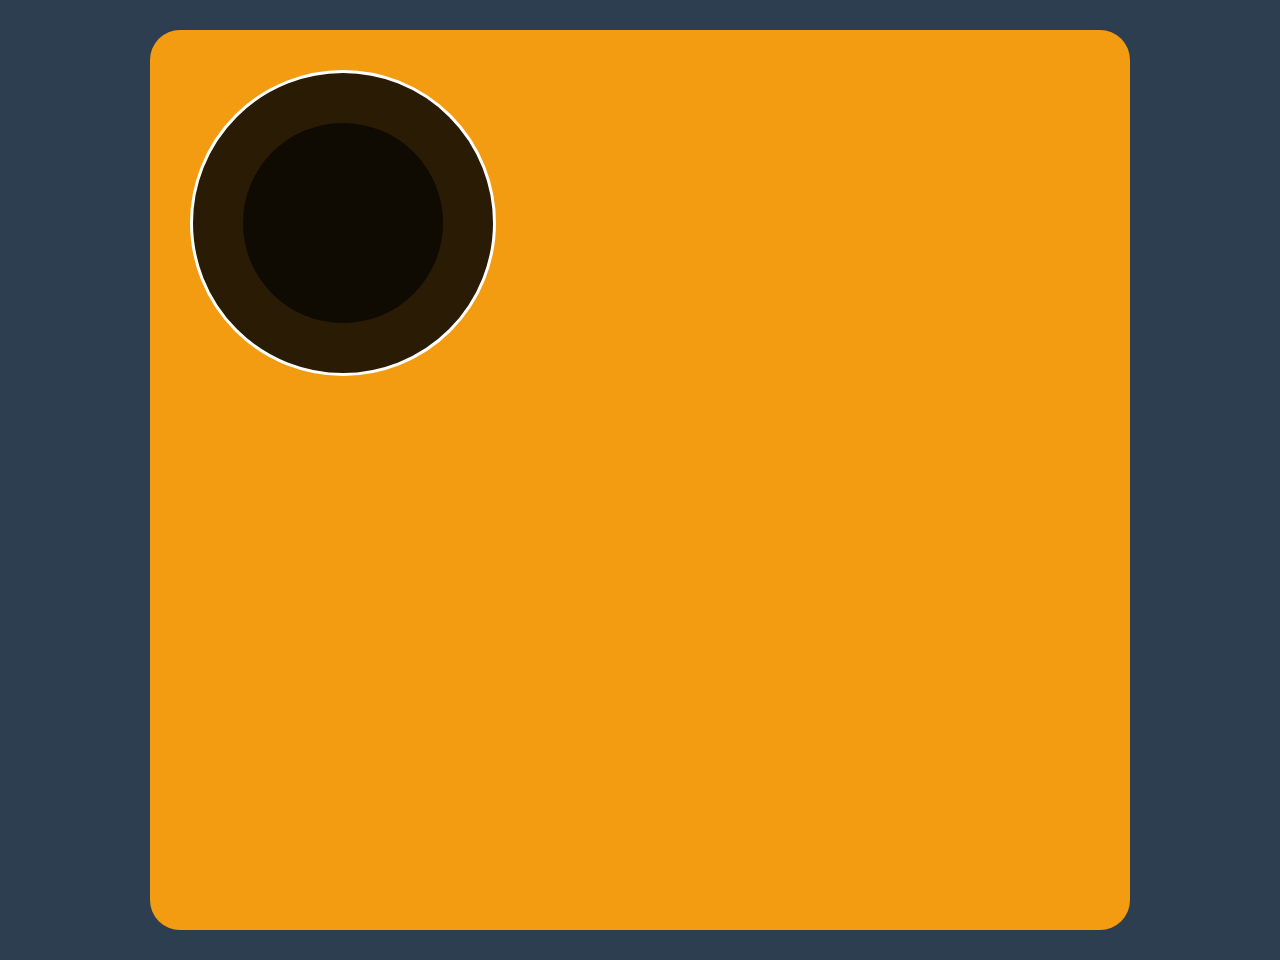
==== HTML.html @ f336c105 ":white_check_mark: fear: Agregar el primer elemento del sushi" ====
<!DOCTYPE html>
<html lang="en">
<head>
    <meta charset="UTF-8">
    <meta http-equiv="X-UA-Compatible" content="IE=edge">
    <meta name="viewport" content="width=device-width, initial-scale=1.0">
    <link rel="stylesheet" href="./style.css">
    <title>Sushi</title>
</head>
<body>
    <div class="container">
        <div class="table-container">
            <div class="element1-container">
                <div class="Plate">
                    <div class="bottom-plate"></div>
                </div>
            </div>
            <div class="element2-container"></div>
            <div class="element3-container"></div>
            <div class="element4-container"></div>
            <div class="element5-container"></div>
            <div class="element6-container"></div>
            <div class="element7-container"></div>
            <div class="element8-container"></div>
            <div class="element9-container"></div>
            <div class="element10-container"></div>
            <div class="element11-container"></div>
            <div class="element12-container"></div>
            <div class="element13-container"></div>
            <div class="element14-container"></div>
        </div>
    </div>
    
</body>
</html>
---- style.css ----
body{
    background: #2C3E50;
}

*{
    margin: 0px;
    padding: 0px;
}

.container{
    display: flex;
    justify-content: center;
    align-items: center;
    margin: 30px auto;
    
}
.table-container{
    background:#F39C12;
    width: 980px;
    height: 900px;
    display: grid;
    border-radius: 30px;
    grid-template: repeat(5, auto) / repeat(4, auto);
}

.element1-container{
    grid-column: 1 / 3;
    grid-row: 1 / 3;
    margin-left: 40px;
    margin-top: 40px;
}

.element1-container .Plate{  
    background: #291B04; 
    width: 300px;
    height: 300px;
    border-radius: 300px;
    display: flex;
    align-items: center;
    justify-content: center;
    border-style: solid;
    border-color: white;
}

.element1-container > .Plate > .bottom-plate {
    background:#0F0A02 ;
    width: 200px;
    height: 200px;
    border-radius: 200px;
}
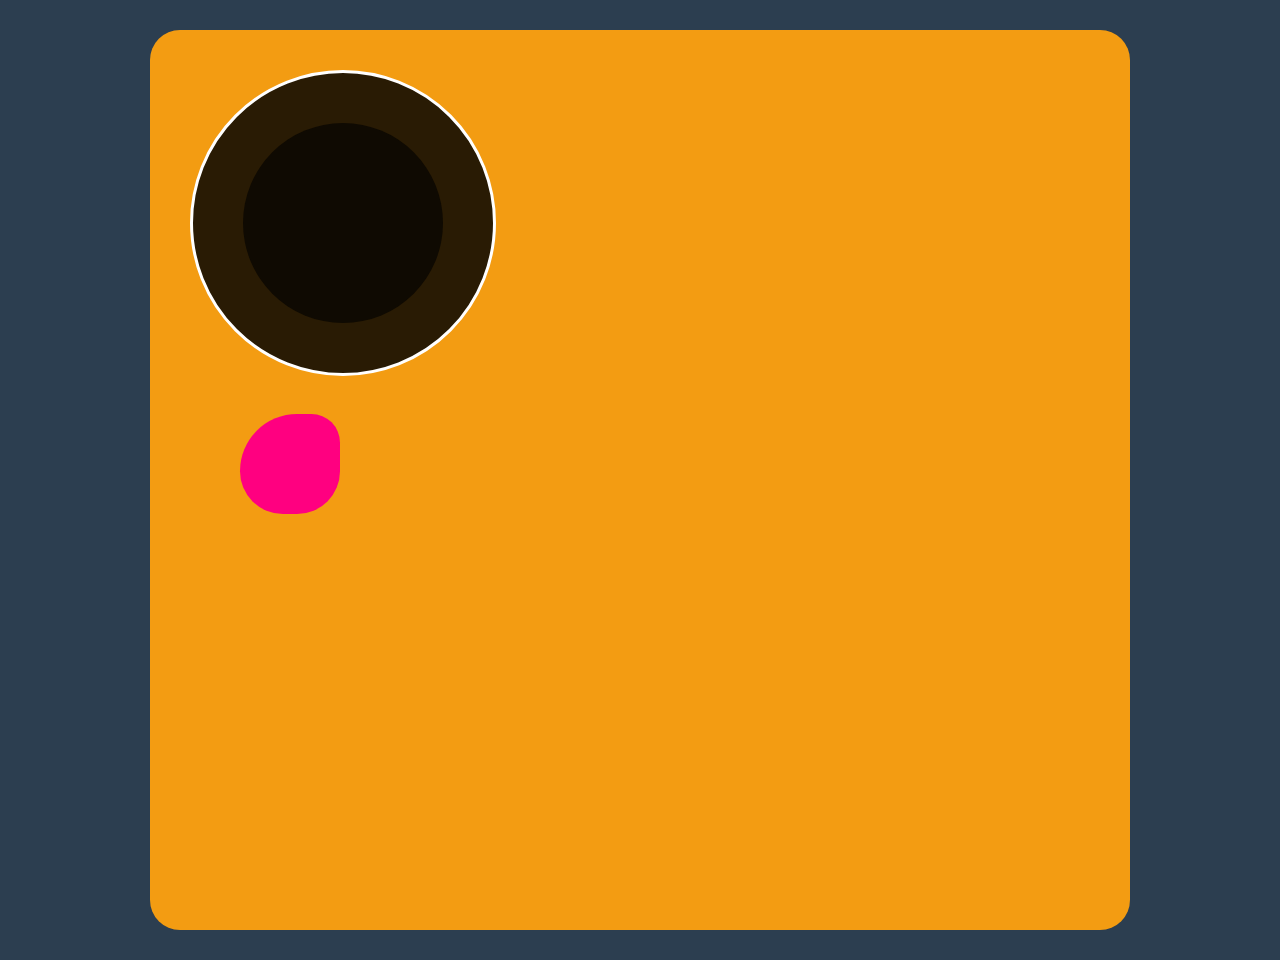
==== commit fc324668: ":white_check_mark: fear:Agregar el segundo elemento del sushi" ====
--- a/HTML.html
+++ b/HTML.html
@@ -15,7 +15,11 @@
                     <div class="bottom-plate"></div>
                 </div>
             </div>
-            <div class="element2-container"></div>
+            <div class="element2-container">
+                <div class="dip">
+
+                </div>
+            </div>
             <div class="element3-container"></div>
             <div class="element4-container"></div>
             <div class="element5-container"></div>
--- a/style.css
+++ b/style.css
@@ -40,6 +40,7 @@
     justify-content: center;
     border-style: solid;
     border-color: white;
+    margin: 0px;
 }
 
 .element1-container > .Plate > .bottom-plate {
@@ -49,3 +50,20 @@
     border-radius: 200px;
 }
 
+.element2-container{
+    grid-column: 1 /2;
+    grid-row: 2 / 3;
+    margin-left: 90px;
+    margin-top: 280px;
+}
+
+.element2-container .dip{
+    background: #FF0080;
+    width: 100px;
+    height: 100px;
+    border-top-left-radius: 400px;
+    border-top-right-radius: 200px;
+    border-bottom-left-radius: 300px;
+    border-bottom-right-radius: 300px;
+}
+
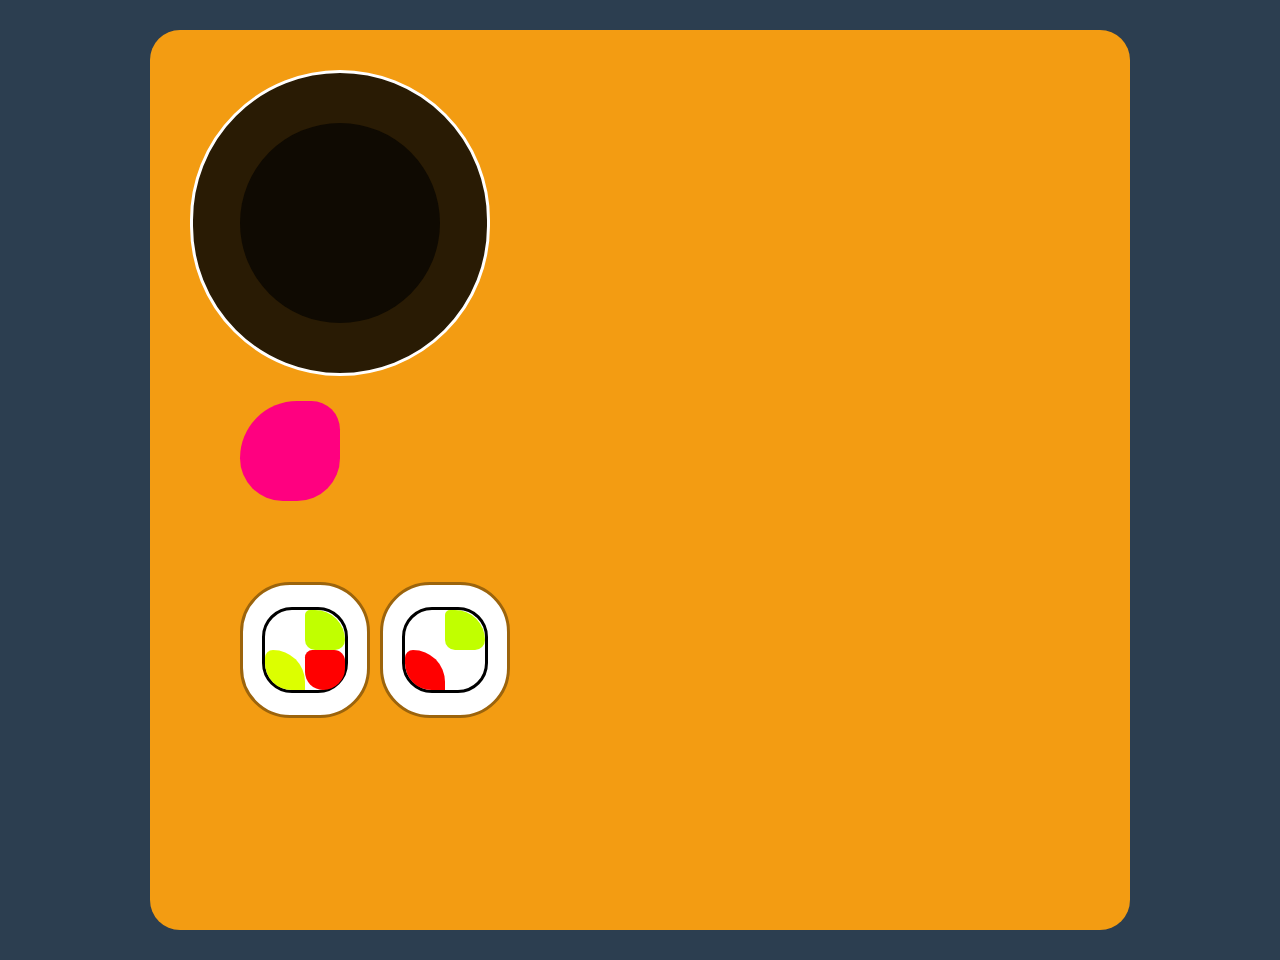
==== commit b4a1e9a8: ":white_check_mark: fear: Agregar el cuarto elemento del sushi" ====
--- a/HTML.html
+++ b/HTML.html
@@ -16,12 +16,28 @@
                 </div>
             </div>
             <div class="element2-container">
-                <div class="dip">
-
+                <div class="dip"></div>
+            </div>
+            <div class="element3-container">
+                    <div class="makis">
+                        <div class="makis-interior">
+                            <div class="verduras1"></div>
+                            <div class="verduras2"></div>
+                            <div class="verduras3"></div>
+                            <div class="verduras4"></div>
+                        </div>
+                    </div>
+            </div>
+            <div class="element4-container">
+                <div class="makis2">
+                    <div class="makis2-interior">
+                        <div class="verduras21"></div>
+                        <div class="verduras22"></div>
+                        <div class="verduras23"></div>
+                        <div class="verduras24"></div>
+                    </div>
                 </div>
             </div>
-            <div class="element3-container"></div>
-            <div class="element4-container"></div>
             <div class="element5-container"></div>
             <div class="element6-container"></div>
             <div class="element7-container"></div>
--- a/style.css
+++ b/style.css
@@ -24,15 +24,16 @@
 }
 
 .element1-container{
-    grid-column: 1 / 3;
+    grid-column: 1 / 2;
     grid-row: 1 / 3;
     margin-left: 40px;
     margin-top: 40px;
+    width: 300px;
+    height: 300px
 }
 
 .element1-container .Plate{  
     background: #291B04; 
-    width: 300px;
     height: 300px;
     border-radius: 300px;
     display: flex;
@@ -54,12 +55,13 @@
     grid-column: 1 /2;
     grid-row: 2 / 3;
     margin-left: 90px;
-    margin-top: 280px;
+    margin-top: 300px;
+    width: 100px;
+    height: 100px;
 }
 
 .element2-container .dip{
     background: #FF0080;
-    width: 100px;
     height: 100px;
     border-top-left-radius: 400px;
     border-top-right-radius: 200px;
@@ -67,3 +69,139 @@
     border-bottom-right-radius: 300px;
 }
 
+.element3-container{
+    grid-column: 1 / 2;
+    grid-row: 3 / 4;
+    margin-left: 90px;
+    margin-top: 10px;
+    width: 130px;
+}
+
+.element3-container .makis{
+    background: white;
+    height: 130px;
+    border-style: solid;
+    border-color: #9C640C;
+    border-radius: 50px;
+    display: flex;
+    align-items: center;
+    justify-content: center;
+}
+.element3-container > .makis > .makis-interior{ 
+    border-style: solid;
+    border-color: black;
+    border-radius: 30px;
+    width: 80px;
+    height: 80px;
+    display: grid;
+    grid-template: repeat(2, 40px) / repeat(2, 40px);
+}
+
+.makis-interior .verduras1{
+    grid-column: 1 / 2;
+    grid-row: 1 / 2;
+    width: 40px;
+    height: 40px;
+}
+
+.makis-interior .verduras2{
+    grid-column: 2 / 3;
+    grid-row: 1 / 2;
+    background:#C1FF00;
+    width: 40px;
+    height: 40px;
+    border-top-left-radius: 5px;
+    border-top-right-radius: 30px;
+    border-bottom-left-radius: 10px;
+    border-bottom-right-radius: 10px;
+}
+
+.makis-interior .verduras3{
+    grid-column: 2 / 3;
+    grid-row: 2 / 3;
+    background:#FF0000;
+    width: 40px;
+    height: 40px;
+    border-top-left-radius: 10px;
+    border-top-right-radius: 15px;
+    border-bottom-right-radius: 30px;
+    border-bottom-left-radius: 25px;
+}
+
+.makis-interior .verduras4{
+    grid-column: 1 / 2;
+    grid-row: 2 / 3;
+    background: #DCFF00;
+    width: 40px;
+    height: 40px;
+    border-top-left-radius: 15px;
+    border-top-right-radius: 60px;
+    border-bottom-left-radius: 50px;
+}
+
+.element4-container{
+    grid-column: 1 / 3;
+    grid-row: 3 / 4;
+    margin-left: 230px;
+    margin-top: 10px;
+    width: 130px;
+}
+
+.element4-container .makis2{
+    background: white;
+    height: 130px;
+    border-style: solid;
+    border-color: #9C640C;
+    border-radius: 50px;
+    display: flex;
+    align-items: center;
+    justify-content: center;
+}
+
+.element4-container > .makis2 > .makis2-interior{ 
+    border-style: solid;
+    border-color: black;
+    border-radius: 30px;
+    width: 80px;
+    height: 80px;
+    display: grid;
+    grid-template: repeat(2, 40px) / repeat(2, 40px);
+}
+
+.makis2-interior .verduras21{
+    grid-column: 1 / 2;
+    grid-row: 1 / 2;
+    width: 40px;
+    height: 40px;
+}
+
+.makis2-interior .verduras22{
+    grid-column: 2 / 3;
+    grid-row: 1 / 2;
+    background:#C1FF00;
+    width: 40px;
+    height: 40px;
+    border-top-left-radius: 5px;
+    border-top-right-radius: 30px;
+    border-bottom-left-radius: 10px;
+    border-bottom-right-radius: 10px;
+}
+
+.makis2-interior .verduras23{
+    grid-column: 2 / 3;
+    grid-row: 2 / 3;
+    width: 40px;
+    height: 40px;
+
+}
+
+.makis2-interior .verduras24{
+    grid-column: 1 / 2;
+    grid-row: 2 / 3;
+    background: #FF0000;
+    width: 40px;
+    height: 40px;
+    border-top-left-radius: 15px;
+    border-top-right-radius: 60px;
+    border-bottom-left-radius: 50px;
+}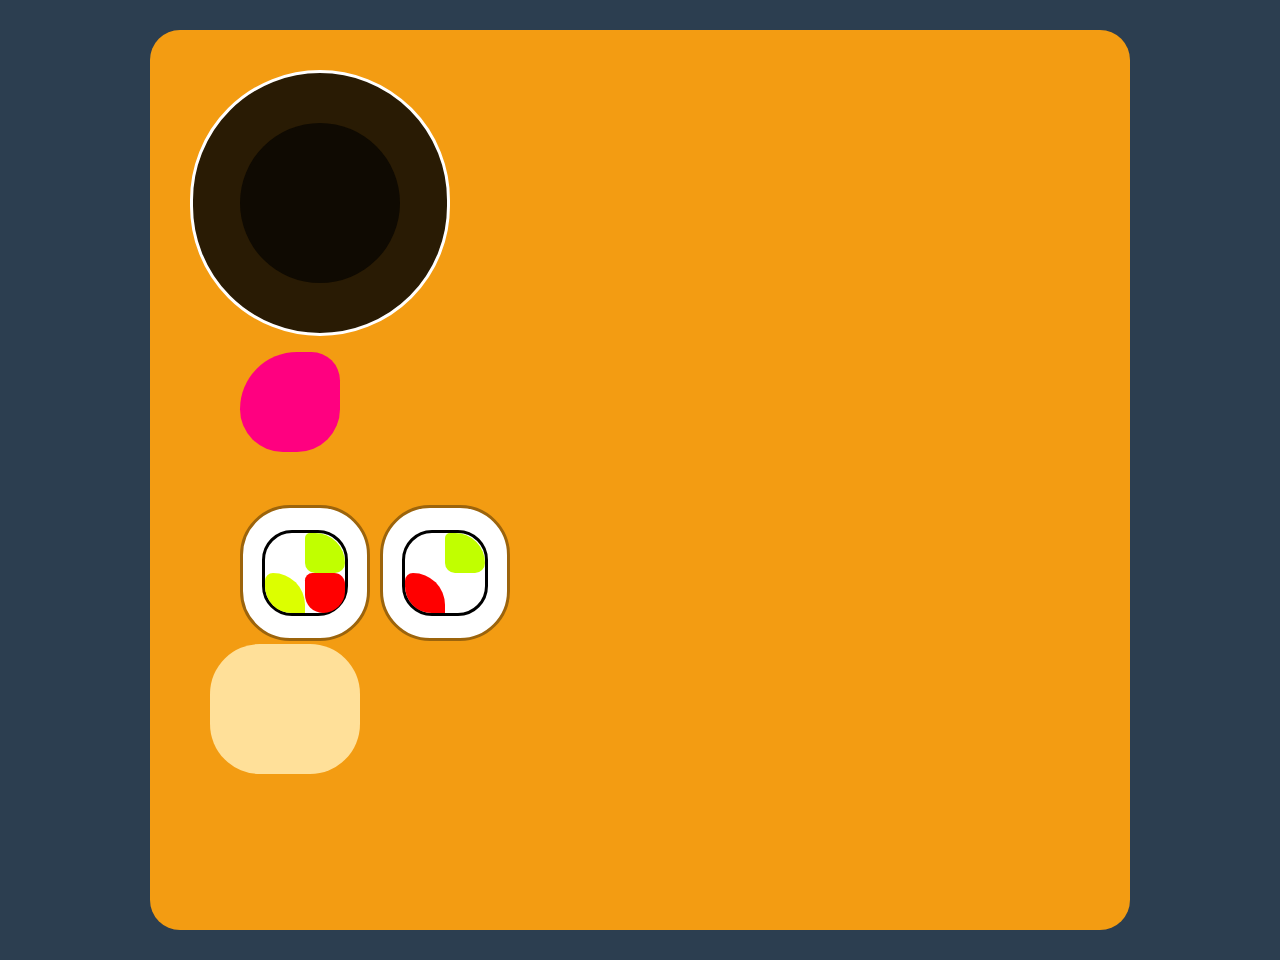
==== commit 640f9a66: ":white_check_mark: fear: Agregar el quinto elemento del sushi" ====
--- a/HTML.html
+++ b/HTML.html
@@ -38,7 +38,9 @@
                     </div>
                 </div>
             </div>
-            <div class="element5-container"></div>
+            <div class="element5-container">
+                    <div class="bread"></div>
+            </div>
             <div class="element6-container"></div>
             <div class="element7-container"></div>
             <div class="element8-container"></div>
--- a/style.css
+++ b/style.css
@@ -28,14 +28,14 @@
     grid-row: 1 / 3;
     margin-left: 40px;
     margin-top: 40px;
-    width: 300px;
-    height: 300px
+    width: 260px;
+    height: 260px
 }
 
 .element1-container .Plate{  
     background: #291B04; 
-    height: 300px;
-    border-radius: 300px;
+    height: 260px;
+    border-radius: 200px;
     display: flex;
     align-items: center;
     justify-content: center;
@@ -46,8 +46,8 @@
 
 .element1-container > .Plate > .bottom-plate {
     background:#0F0A02 ;
-    width: 200px;
-    height: 200px;
+    width: 160px;
+    height: 160px;
     border-radius: 200px;
 }
 
@@ -55,7 +55,7 @@
     grid-column: 1 /2;
     grid-row: 2 / 3;
     margin-left: 90px;
-    margin-top: 300px;
+    margin-top: 270px;
     width: 100px;
     height: 100px;
 }
@@ -73,8 +73,9 @@
     grid-column: 1 / 2;
     grid-row: 3 / 4;
     margin-left: 90px;
-    margin-top: 10px;
+    margin-top: 1px;
     width: 130px;
+    height: 130px;
 }
 
 .element3-container .makis{
@@ -143,8 +144,9 @@
     grid-column: 1 / 3;
     grid-row: 3 / 4;
     margin-left: 230px;
-    margin-top: 10px;
+    margin-top: 1px;
     width: 130px;
+    height: 130px;
 }
 
 .element4-container .makis2{
@@ -204,4 +206,18 @@
     border-top-left-radius: 15px;
     border-top-right-radius: 60px;
     border-bottom-left-radius: 50px;
+}
+
+.element5-container{
+    grid-column: 1 / 2;
+    grid-row: 3 / 5;
+    margin-left: 60px;
+    margin-top: 140px;
+    width: 150px;
+}
+
+.element5-container .bread{
+    background: #FFE099;
+    height: 130px;
+    border-radius: 50px;
 }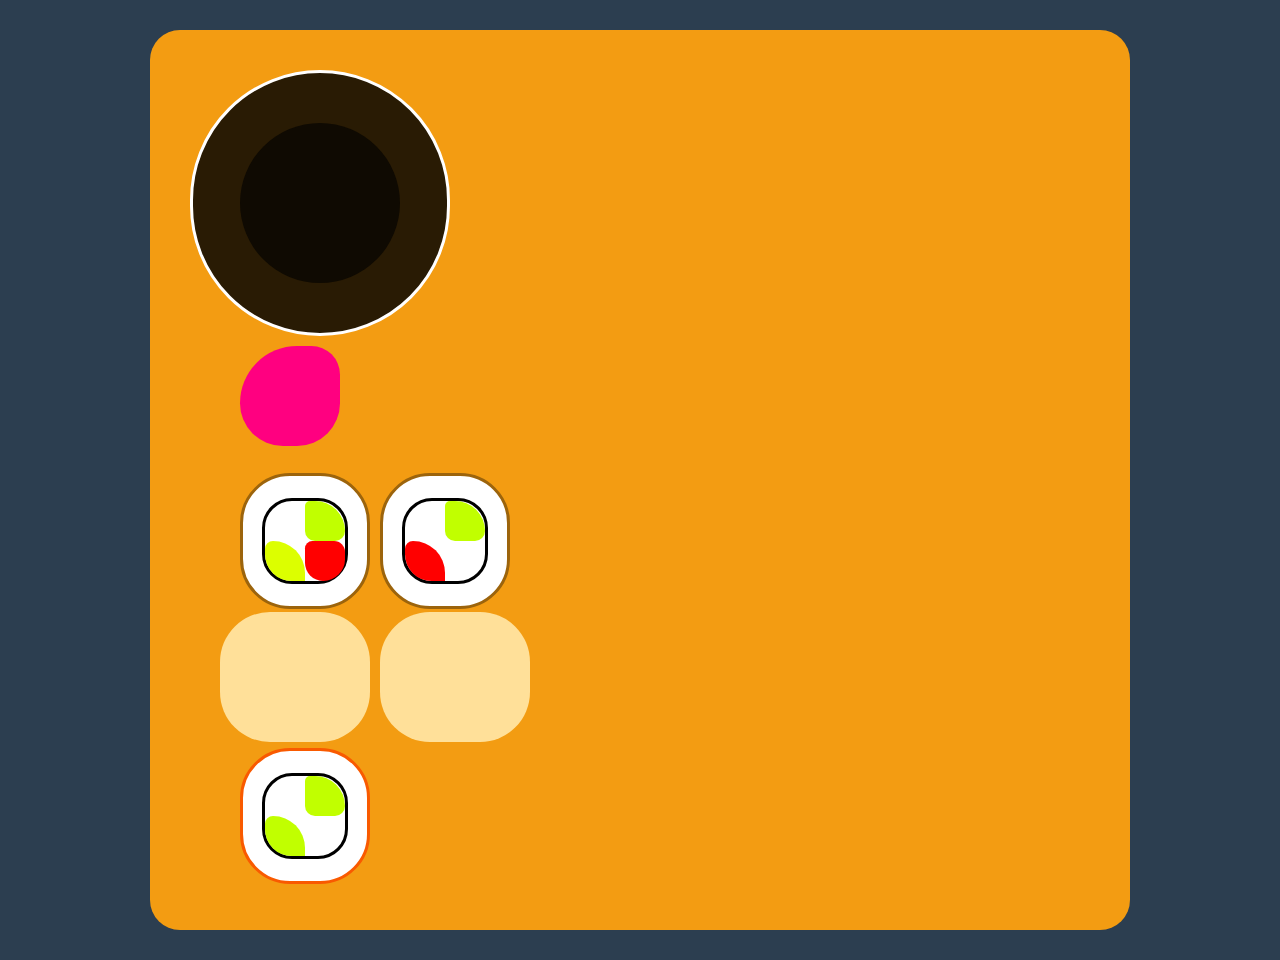
==== commit a4439b05: ":white_check_mark: fear: Agregar sexto y septimo elemento del sushi" ====
--- a/HTML.html
+++ b/HTML.html
@@ -41,8 +41,19 @@
             <div class="element5-container">
                     <div class="bread"></div>
             </div>
-            <div class="element6-container"></div>
-            <div class="element7-container"></div>
+            <div class="element6-container">
+                    <div class="bread2"></div>
+            </div>
+            <div class="element7-container">
+                <div class="makis3">
+                    <div class="makis3-interior">
+                        <div class="verduras31"></div>
+                        <div class="verduras32"></div>
+                        <div class="verduras33"></div>
+                        <div class="verduras34"></div>
+                    </div>
+                </div>
+            </div>
             <div class="element8-container"></div>
             <div class="element9-container"></div>
             <div class="element10-container"></div>
--- a/style.css
+++ b/style.css
@@ -55,7 +55,7 @@
     grid-column: 1 /2;
     grid-row: 2 / 3;
     margin-left: 90px;
-    margin-top: 270px;
+    margin-top: 290px;
     width: 100px;
     height: 100px;
 }
@@ -211,7 +211,7 @@
 .element5-container{
     grid-column: 1 / 2;
     grid-row: 3 / 5;
-    margin-left: 60px;
+    margin-left: 70px;
     margin-top: 140px;
     width: 150px;
 }
@@ -220,4 +220,86 @@
     background: #FFE099;
     height: 130px;
     border-radius: 50px;
+}
+
+.element6-container{
+    grid-column: 1 / 2;
+    grid-row: 3 / 5;
+    margin-left: 230px;
+    margin-top: 140px;
+    width: 150px;
+}
+
+.element6-container .bread2{
+    background: #FFE099;
+    height: 130px;
+    border-radius: 50px;
+}
+
+.element7-container{
+    grid-column: 1 / 3;
+    grid-row: 4 / 5;
+    margin-left: 90px;
+    margin-top: 120px;
+    width: 130px;
+    height: 130px;
+}
+
+.element7-container .makis3{
+    background: white;
+    height: 130px;
+    border-style: solid;
+    border-color: #F95A00;
+    border-radius: 50px;
+    display: flex;
+    align-items: center;
+    justify-content: center;
+}
+
+.element7-container > .makis3 > .makis3-interior{ 
+    border-style: solid;
+    border-color: black;
+    border-radius: 30px;
+    width: 80px;
+    height: 80px;
+    display: grid;
+    grid-template: repeat(2, 40px) / repeat(2, 40px);
+}
+
+.makis3-interior .verduras31{
+    grid-column: 1 / 2;
+    grid-row: 1 / 2;
+    width: 40px;
+    height: 40px;
+}
+
+.makis3-interior .verduras32{
+    grid-column: 2 / 3;
+    grid-row: 1 / 2;
+    background:#C1FF00;
+    width: 40px;
+    height: 40px;
+    border-top-left-radius: 5px;
+    border-top-right-radius: 30px;
+    border-bottom-left-radius: 10px;
+    border-bottom-right-radius: 10px;
+}
+
+.makis3-interior .verduras33{
+    grid-column: 2 / 3;
+    grid-row: 2 / 3;
+    width: 40px;
+    height: 40px;
+
+}
+
+.makis3-interior .verduras34{
+    grid-column: 1 / 2;
+    grid-row: 2 / 3;
+    background: #C1FF00;
+    width: 40px;
+    height: 40px;
+    border-top-left-radius: 15px;
+    border-top-right-radius: 60px;
+    border-bottom-left-radius: 50px;
 }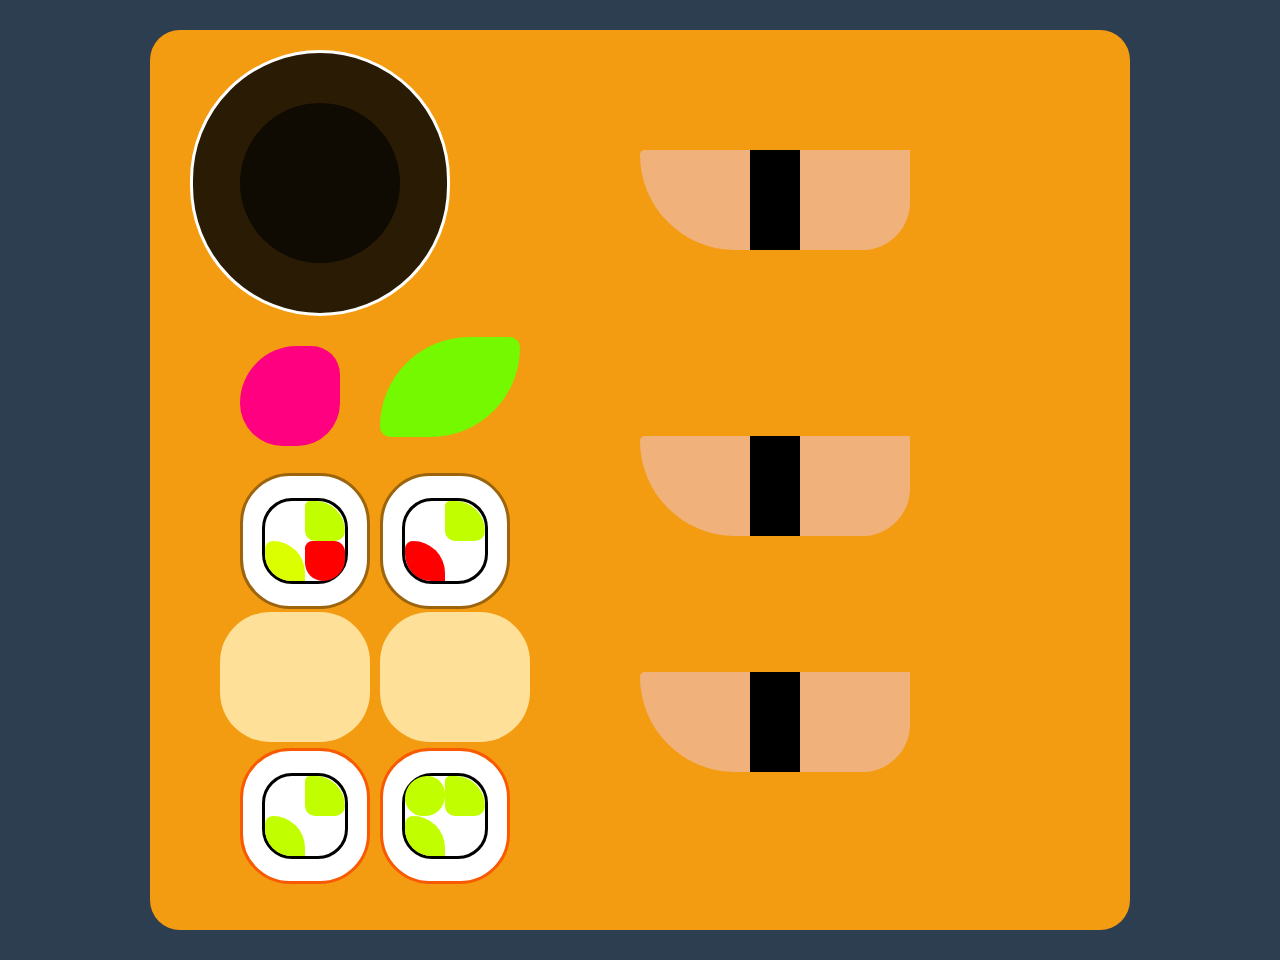
==== commit baf584fb: ":white_check_mark: fear: Agrego octavo hasta el decimoseguno elemento del sushi" ====
--- a/HTML.html
+++ b/HTML.html
@@ -54,11 +54,34 @@
                     </div>
                 </div>
             </div>
-            <div class="element8-container"></div>
-            <div class="element9-container"></div>
-            <div class="element10-container"></div>
-            <div class="element11-container"></div>
-            <div class="element12-container"></div>
+            <div class="element8-container">
+                <div class="makis4">
+                    <div class="makis4-interior">
+                        <div class="verduras41"></div>
+                        <div class="verduras42"></div>
+                        <div class="verduras43"></div>
+                        <div class="verduras44"></div>
+                    </div>
+                </div>
+            </div>
+            <div class="element9-container">
+                <div class="sauce"></div>
+            </div>
+            <div class="element10-container">
+                <div class="inarizushi">
+                    <div class="inarizushi-to-wrap"></div>
+                </div>
+            </div>
+            <div class="element11-container">
+                <div class="inarizushi2">
+                    <div class="inarizushi2-to-wrap"></div>
+                </div>
+            </div>
+            <div class="element12-container">
+                <div class="inarizushi3">
+                    <div class="inarizushi3-to-wrap"></div>
+                </div>
+            </div>
             <div class="element13-container"></div>
             <div class="element14-container"></div>
         </div>
--- a/style.css
+++ b/style.css
@@ -20,14 +20,14 @@
     height: 900px;
     display: grid;
     border-radius: 30px;
-    grid-template: repeat(5, auto) / repeat(4, auto);
+    grid-template: repeat(5, auto) / repeat(3, auto);
 }
 
 .element1-container{
     grid-column: 1 / 2;
-    grid-row: 1 / 3;
+    grid-row: 1 / 2;
     margin-left: 40px;
-    margin-top: 40px;
+    margin-top: 20px;
     width: 260px;
     height: 260px
 }
@@ -55,7 +55,7 @@
     grid-column: 1 /2;
     grid-row: 2 / 3;
     margin-left: 90px;
-    margin-top: 290px;
+    margin-top: 10px;
     width: 100px;
     height: 100px;
 }
@@ -302,4 +302,176 @@
     border-top-left-radius: 15px;
     border-top-right-radius: 60px;
     border-bottom-left-radius: 50px;
+}
+
+.element8-container{
+    grid-column: 1 / 3;
+    grid-row: 4 / 5;
+    margin-left: 230px;
+    margin-top: 120px;
+    width: 130px;
+    height: 130px;
+}
+
+.element8-container .makis4{
+    background: white;
+    height: 130px;
+    border-style: solid;
+    border-color: #F95A00;
+    border-radius: 50px;
+    display: flex;
+    align-items: center;
+    justify-content: center;
+}
+
+.element8-container > .makis4 > .makis4-interior{ 
+    border-style: solid;
+    border-color: black;
+    border-radius: 30px;
+    width: 80px;
+    height: 80px;
+    display: grid;
+    grid-template: repeat(2, 40px) / repeat(2, 40px);
+}
+
+.makis4-interior .verduras41{
+    grid-column: 1 / 2;
+    grid-row: 1 / 2;
+    background:#C1FF00;
+    width: 40px;
+    height: 40px;
+    border-top-left-radius: 100px;
+    border-top-right-radius: 80px;
+    border-bottom-left-radius: 80px;
+    border-bottom-right-radius: 90px;
+}
+
+.makis4-interior .verduras42{
+    grid-column: 2 / 3;
+    grid-row: 1 / 2;
+    background:#C1FF00;
+    width: 40px;
+    height: 40px;
+    border-top-left-radius: 5px;
+    border-top-right-radius: 30px;
+    border-bottom-left-radius: 10px;
+    border-bottom-right-radius: 10px;
+}
+
+.makis4-interior .verduras43{
+    grid-column: 2 / 3;
+    grid-row: 2 / 3;
+    width: 40px;
+    height: 40px;
+
+}
+
+.makis4-interior .verduras44{
+    grid-column: 1 / 2;
+    grid-row: 2 / 3;
+    background: #C1FF00;
+    width: 40px;
+    height: 40px;
+    border-top-left-radius: 15px;
+    border-top-right-radius: 60px;
+    border-bottom-left-radius: 50px;
+}
+
+.element9-container{
+    grid-column: 1 / 2;
+    grid-row: 2 / 3;
+    margin-left: 230px;
+    margin-top: 1px;
+    width: 140px;
+    height: 100px;
+} 
+
+.element9-container .sauce{
+    height: 100px;
+    background: #75F900;
+    border-top-left-radius: 600px;
+    border-top-right-radius: 70px;
+    border-bottom-left-radius: 70px;
+    border-bottom-right-radius: 600px;
+} 
+
+.element10-container{
+    grid-column: 2 / 3;
+    grid-row: 1 / 2;
+    margin-left: 0.3px;
+    margin-top: 120px;
+    width: 270px;
+    height: 100px;
+   
+} 
+
+.element10-container .inarizushi{
+    background: #F0B27A ;
+    height: 100px;
+    border-top-left-radius: 20px;
+    border-bottom-left-radius: 400px;
+    border-bottom-right-radius: 200px;
+    display: flex;
+    align-items: center;
+    justify-content: center;
+}
+
+.inarizushi .inarizushi-to-wrap{
+    background: #000000;
+    height: 100px;
+    width: 50px;
+}
+
+.element11-container{
+    grid-column: 2 / 3;
+    grid-row: 2 / 4;
+    margin-left: 0.3px;
+    margin-top: 100px;
+    width: 270px;
+    height: 100px;
+   
+} 
+
+.element11-container .inarizushi2{
+    background: #F0B27A ;
+    height: 100px;
+    border-top-left-radius: 20px;
+    border-bottom-left-radius: 400px;
+    border-bottom-right-radius: 200px;
+    display: flex;
+    align-items: center;
+    justify-content: center;
+}
+
+.inarizushi2 .inarizushi2-to-wrap{
+    background: #000000;
+    height: 100px;
+    width: 50px;
+}
+
+.element12-container{
+    grid-column: 2 / 3;
+    grid-row: 3 / 5;
+    margin-left: 0.3px;
+    margin-top: 200px;
+    width: 270px;
+    height: 100px;
+   
+} 
+
+.element12-container .inarizushi3{
+    background: #F0B27A;
+    height: 100px;
+    border-top-left-radius: 20px;
+    border-bottom-left-radius: 400px;
+    border-bottom-right-radius: 200px;
+    display: flex;
+    align-items: center;
+    justify-content: center;
+}
+
+.inarizushi3 .inarizushi3-to-wrap{
+    background: #000000;
+    height: 100px;
+    width: 50px;
 }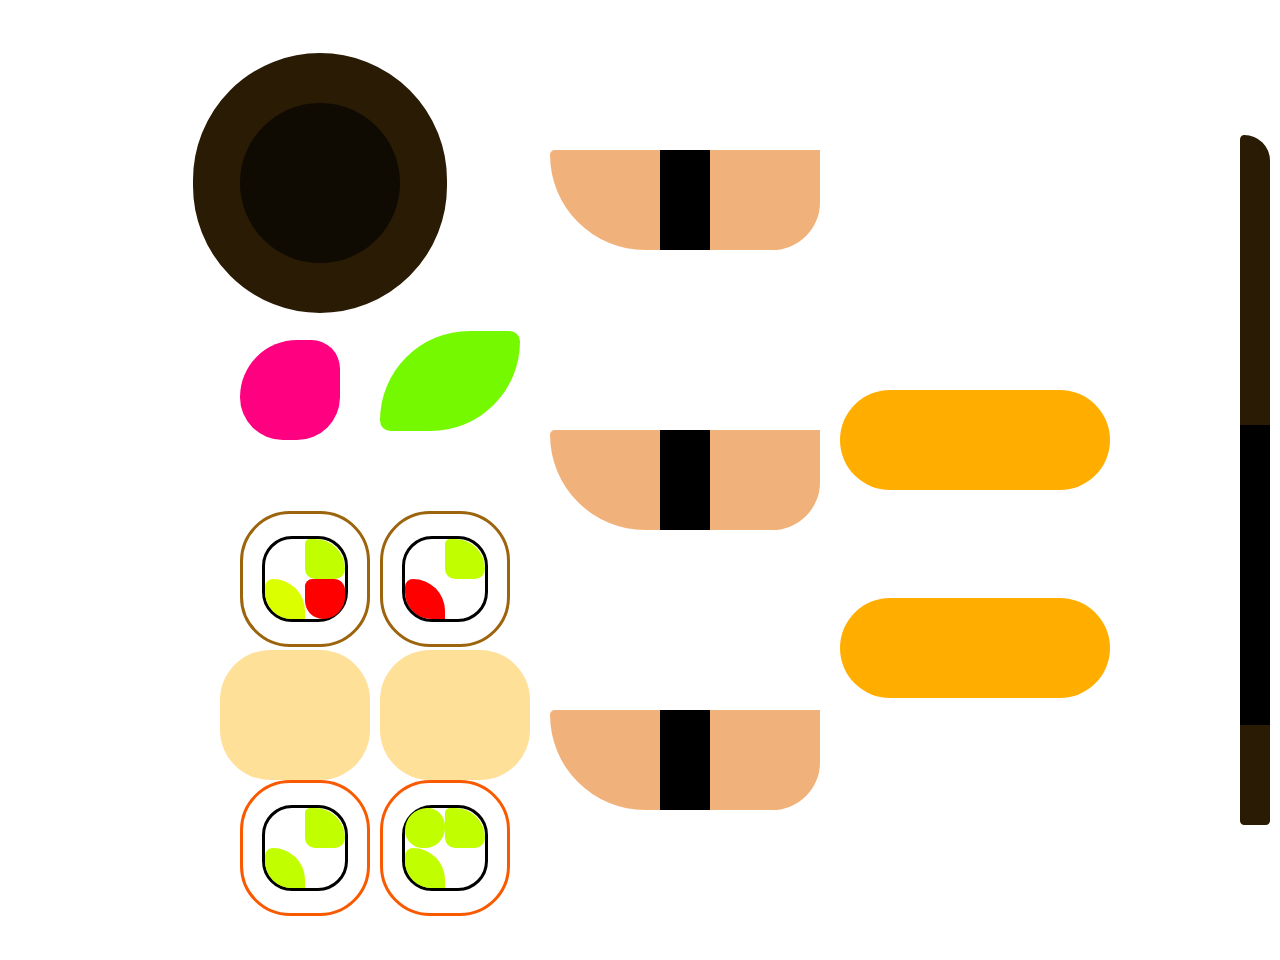
==== commit 77b3dcdc: ":white_check_mark:  fear: Agregue los ultimos elementos del Sushi ¡Reto Completado!" ====
--- a/HTML.html
+++ b/HTML.html
@@ -9,6 +9,16 @@
 </head>
 <body>
     <div class="container">
+
+        <div class="container-stricks">
+            <div class="stricks1">
+                <div class="headband"></div>
+            </div>
+            <div class="stricks2">
+                <div class="headband2"></div>
+            </div>
+        </div>
+
         <div class="table-container">
             <div class="element1-container">
                 <div class="Plate">
@@ -82,8 +92,12 @@
                     <div class="inarizushi3-to-wrap"></div>
                 </div>
             </div>
-            <div class="element13-container"></div>
-            <div class="element14-container"></div>
+            <div class="element13-container">
+                <div class="bread2"></div>
+            </div>
+            <div class="element14-container">
+                <div class="bread3"></div>
+            </div>
         </div>
     </div>
     
--- a/style.css
+++ b/style.css
@@ -1,5 +1,5 @@
 body{
-    background: #2C3E50;
+    background-image:url(https://images.pexels.com/photos/131683/pexels-photo-131683.jpeg?auto=compress&cs=tinysrgb&dpr=1&w=500);
 }
 
 *{
@@ -14,13 +14,59 @@
     margin: 30px auto;
     
 }
+
+.container-stricks{
+    position: fixed;
+    margin-left: 1300px; 
+    display: flex;
+    gap: 40px;
+}
+
+.container-stricks .stricks1{
+    background: #291B04;
+    width: 30px;
+    height: 690px;
+    display: flex;
+    align-items: flex-end;
+    border-top-left-radius: 100px;
+    border-top-right-radius: 600px;
+    border-bottom-left-radius: 100px;
+    border-bottom-right-radius: 100px;
+}
+
+.stricks1 .headband{
+    background: #000000;
+    width: 30px;
+    height: 300px;
+    margin-bottom: 100px;
+}
+
+.container-stricks .stricks2{
+    background: #291B04;
+    width: 30px;
+    height: 690px;
+    display: flex;
+    align-items: flex-end;
+    border-top-left-radius: 100px;
+    border-top-right-radius: 600px;
+    border-bottom-left-radius: 100px;
+    border-bottom-right-radius: 100px;
+}
+
+.stricks2 .headband2{
+    background: #000000;
+    width: 30px;
+    height: 300px;
+    margin-bottom: 100px;
+}
+
 .table-container{
-    background:#F39C12;
+    background-image:url(https://images.pexels.com/photos/326333/pexels-photo-326333.jpeg?auto=compress&cs=tinysrgb&dpr=2&h=750&w=1260);
     width: 980px;
     height: 900px;
     display: grid;
     border-radius: 30px;
-    grid-template: repeat(5, auto) / repeat(3, auto);
+    grid-template: repeat(4, auto) / repeat(3, auto);
 }
 
 .element1-container{
@@ -474,4 +520,48 @@
     background: #000000;
     height: 100px;
     width: 50px;
-}+}
+
+.element13-container{
+    grid-column: 3 / 4;
+    grid-row: 2 / 3;
+    margin-left: 0.3px;
+    margin-top: 60px;
+    width: 270px;
+    height: 100px;
+   
+} 
+
+.element13-container .bread2{
+    background: #FFAE00;
+    height: 100px;
+    border-top-left-radius: 200px;
+    border-top-right-radius: 200px;
+    border-bottom-left-radius: 200px;
+    border-bottom-right-radius: 200px;
+    display: flex;
+    align-items: center;
+    justify-content: center;
+}
+
+.element14-container{
+    grid-column: 3 / 4;
+    grid-row: 3 / 5;
+    margin-left: 0.3px;
+    margin-top: 88px;
+    width: 270px;
+    height: 100px;
+   
+} 
+
+.element14-container .bread3{
+    background: #FFAE00;
+    height: 100px;
+    border-top-left-radius: 200px;
+    border-top-right-radius: 200px;
+    border-bottom-left-radius: 200px;
+    border-bottom-right-radius: 200px;
+    display: flex;
+    align-items: center;
+    justify-content: center;
+}
